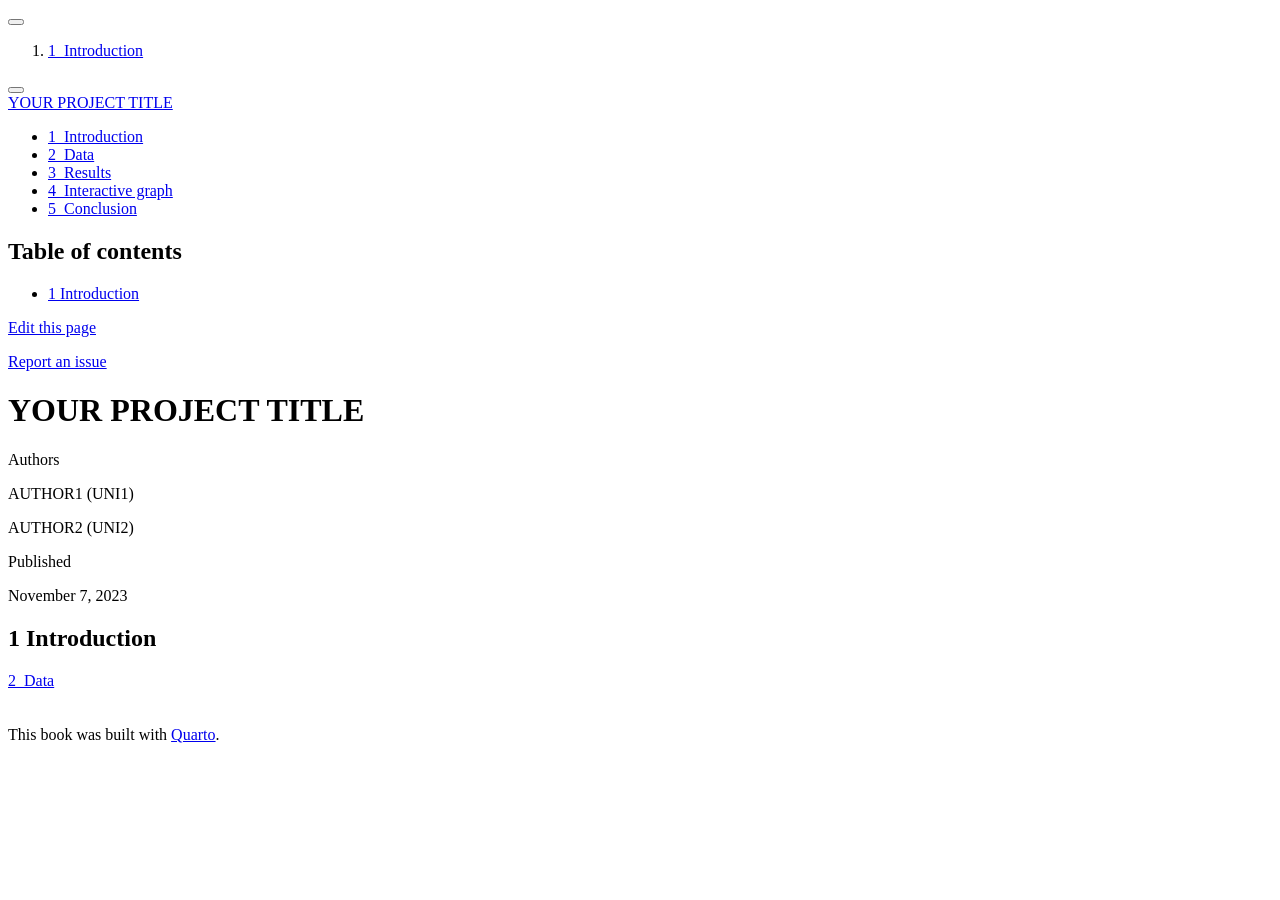
==== docs/index.html @ f0f9d8af "Initial commit" ====
<!DOCTYPE html>
<html xmlns="http://www.w3.org/1999/xhtml" lang="en" xml:lang="en"><head>

<meta charset="utf-8">
<meta name="generator" content="quarto-1.3.433">

<meta name="viewport" content="width=device-width, initial-scale=1.0, user-scalable=yes">

<meta name="author" content="AUTHOR1 (UNI1)">
<meta name="author" content="AUTHOR2 (UNI2)">
<meta name="dcterms.date" content="2023-11-07">

<title>YOUR PROJECT TITLE</title>
<style>
code{white-space: pre-wrap;}
span.smallcaps{font-variant: small-caps;}
div.columns{display: flex; gap: min(4vw, 1.5em);}
div.column{flex: auto; overflow-x: auto;}
div.hanging-indent{margin-left: 1.5em; text-indent: -1.5em;}
ul.task-list{list-style: none;}
ul.task-list li input[type="checkbox"] {
  width: 0.8em;
  margin: 0 0.8em 0.2em -1em; /* quarto-specific, see https://github.com/quarto-dev/quarto-cli/issues/4556 */ 
  vertical-align: middle;
}
</style>


<script src="site_libs/quarto-nav/quarto-nav.js"></script>
<script src="site_libs/quarto-nav/headroom.min.js"></script>
<script src="site_libs/clipboard/clipboard.min.js"></script>
<script src="site_libs/quarto-search/autocomplete.umd.js"></script>
<script src="site_libs/quarto-search/fuse.min.js"></script>
<script src="site_libs/quarto-search/quarto-search.js"></script>
<meta name="quarto:offset" content="./">
<link href="./data.html" rel="next">
<script src="site_libs/quarto-html/quarto.js"></script>
<script src="site_libs/quarto-html/popper.min.js"></script>
<script src="site_libs/quarto-html/tippy.umd.min.js"></script>
<script src="site_libs/quarto-html/anchor.min.js"></script>
<link href="site_libs/quarto-html/tippy.css" rel="stylesheet">
<link href="site_libs/quarto-html/quarto-syntax-highlighting.css" rel="stylesheet" id="quarto-text-highlighting-styles">
<script src="site_libs/bootstrap/bootstrap.min.js"></script>
<link href="site_libs/bootstrap/bootstrap-icons.css" rel="stylesheet">
<link href="site_libs/bootstrap/bootstrap.min.css" rel="stylesheet" id="quarto-bootstrap" data-mode="light">
<script id="quarto-search-options" type="application/json">{
  "location": "sidebar",
  "copy-button": false,
  "collapse-after": 3,
  "panel-placement": "start",
  "type": "textbox",
  "limit": 20,
  "language": {
    "search-no-results-text": "No results",
    "search-matching-documents-text": "matching documents",
    "search-copy-link-title": "Copy link to search",
    "search-hide-matches-text": "Hide additional matches",
    "search-more-match-text": "more match in this document",
    "search-more-matches-text": "more matches in this document",
    "search-clear-button-title": "Clear",
    "search-detached-cancel-button-title": "Cancel",
    "search-submit-button-title": "Submit",
    "search-label": "Search"
  }
}</script>


</head>

<body class="nav-sidebar floating">

<div id="quarto-search-results"></div>
  <header id="quarto-header" class="headroom fixed-top">
  <nav class="quarto-secondary-nav">
    <div class="container-fluid d-flex">
      <button type="button" class="quarto-btn-toggle btn" data-bs-toggle="collapse" data-bs-target="#quarto-sidebar,#quarto-sidebar-glass" aria-controls="quarto-sidebar" aria-expanded="false" aria-label="Toggle sidebar navigation" onclick="if (window.quartoToggleHeadroom) { window.quartoToggleHeadroom(); }">
        <i class="bi bi-layout-text-sidebar-reverse"></i>
      </button>
      <nav class="quarto-page-breadcrumbs" aria-label="breadcrumb"><ol class="breadcrumb"><li class="breadcrumb-item"><a href="./index.html"><span class="chapter-number">1</span>&nbsp; <span class="chapter-title">Introduction</span></a></li></ol></nav>
      <a class="flex-grow-1" role="button" data-bs-toggle="collapse" data-bs-target="#quarto-sidebar,#quarto-sidebar-glass" aria-controls="quarto-sidebar" aria-expanded="false" aria-label="Toggle sidebar navigation" onclick="if (window.quartoToggleHeadroom) { window.quartoToggleHeadroom(); }">      
      </a>
      <button type="button" class="btn quarto-search-button" aria-label="" onclick="window.quartoOpenSearch();">
        <i class="bi bi-search"></i>
      </button>
    </div>
  </nav>
</header>
<!-- content -->
<div id="quarto-content" class="quarto-container page-columns page-rows-contents page-layout-article">
<!-- sidebar -->
  <nav id="quarto-sidebar" class="sidebar collapse collapse-horizontal sidebar-navigation floating overflow-auto">
    <div class="pt-lg-2 mt-2 text-left sidebar-header">
    <div class="sidebar-title mb-0 py-0">
      <a href="./">YOUR PROJECT TITLE</a> 
        <div class="sidebar-tools-main">
    <a href="https://github.com/YOUR_GITHUB_ACCOUNT/REPO_NAME" rel="" title="Source Code" class="quarto-navigation-tool px-1" aria-label="Source Code"><i class="bi bi-github"></i></a>
</div>
    </div>
      </div>
        <div class="mt-2 flex-shrink-0 align-items-center">
        <div class="sidebar-search">
        <div id="quarto-search" class="" title="Search"></div>
        </div>
        </div>
    <div class="sidebar-menu-container"> 
    <ul class="list-unstyled mt-1">
        <li class="sidebar-item">
  <div class="sidebar-item-container"> 
  <a href="./index.html" class="sidebar-item-text sidebar-link active">
 <span class="menu-text"><span class="chapter-number">1</span>&nbsp; <span class="chapter-title">Introduction</span></span></a>
  </div>
</li>
        <li class="sidebar-item">
  <div class="sidebar-item-container"> 
  <a href="./data.html" class="sidebar-item-text sidebar-link">
 <span class="menu-text"><span class="chapter-number">2</span>&nbsp; <span class="chapter-title">Data</span></span></a>
  </div>
</li>
        <li class="sidebar-item">
  <div class="sidebar-item-container"> 
  <a href="./results.html" class="sidebar-item-text sidebar-link">
 <span class="menu-text"><span class="chapter-number">3</span>&nbsp; <span class="chapter-title">Results</span></span></a>
  </div>
</li>
        <li class="sidebar-item">
  <div class="sidebar-item-container"> 
  <a href="./d3graph.html" class="sidebar-item-text sidebar-link">
 <span class="menu-text"><span class="chapter-number">4</span>&nbsp; <span class="chapter-title">Interactive graph</span></span></a>
  </div>
</li>
        <li class="sidebar-item">
  <div class="sidebar-item-container"> 
  <a href="./conclusion.html" class="sidebar-item-text sidebar-link">
 <span class="menu-text"><span class="chapter-number">5</span>&nbsp; <span class="chapter-title">Conclusion</span></span></a>
  </div>
</li>
    </ul>
    </div>
</nav>
<div id="quarto-sidebar-glass" data-bs-toggle="collapse" data-bs-target="#quarto-sidebar,#quarto-sidebar-glass"></div>
<!-- margin-sidebar -->
    <div id="quarto-margin-sidebar" class="sidebar margin-sidebar">
        <nav id="TOC" role="doc-toc" class="toc-active">
    <h2 id="toc-title">Table of contents</h2>
   
  <ul>
  <li><a href="#introduction" id="toc-introduction" class="nav-link active" data-scroll-target="#introduction"><span class="header-section-number">1</span> Introduction</a></li>
  </ul>
<div class="toc-actions"><div><i class="bi bi-github"></i></div><div class="action-links"><p><a href="https://github.com/YOUR_GITHUB_ACCOUNT/REPO_NAME/edit/main/index.qmd" class="toc-action">Edit this page</a></p><p><a href="https://github.com/YOUR_GITHUB_ACCOUNT/REPO_NAME/issues/new" class="toc-action">Report an issue</a></p></div></div></nav>
    </div>
<!-- main -->
<main class="content" id="quarto-document-content">

<header id="title-block-header" class="quarto-title-block default">
<div class="quarto-title">
<h1 class="title">YOUR PROJECT TITLE</h1>
</div>



<div class="quarto-title-meta">

    <div>
    <div class="quarto-title-meta-heading">Authors</div>
    <div class="quarto-title-meta-contents">
             <p>AUTHOR1 (UNI1) </p>
             <p>AUTHOR2 (UNI2) </p>
          </div>
  </div>
    
    <div>
    <div class="quarto-title-meta-heading">Published</div>
    <div class="quarto-title-meta-contents">
      <p class="date">November 7, 2023</p>
    </div>
  </div>
  
    
  </div>
  

</header>

<section id="introduction" class="level1" data-number="1">
<h1 data-number="1"><span class="header-section-number">1</span> Introduction</h1>


</section>

</main> <!-- /main -->
<script id="quarto-html-after-body" type="application/javascript">
window.document.addEventListener("DOMContentLoaded", function (event) {
  const toggleBodyColorMode = (bsSheetEl) => {
    const mode = bsSheetEl.getAttribute("data-mode");
    const bodyEl = window.document.querySelector("body");
    if (mode === "dark") {
      bodyEl.classList.add("quarto-dark");
      bodyEl.classList.remove("quarto-light");
    } else {
      bodyEl.classList.add("quarto-light");
      bodyEl.classList.remove("quarto-dark");
    }
  }
  const toggleBodyColorPrimary = () => {
    const bsSheetEl = window.document.querySelector("link#quarto-bootstrap");
    if (bsSheetEl) {
      toggleBodyColorMode(bsSheetEl);
    }
  }
  toggleBodyColorPrimary();  
  const icon = "";
  const anchorJS = new window.AnchorJS();
  anchorJS.options = {
    placement: 'right',
    icon: icon
  };
  anchorJS.add('.anchored');
  const isCodeAnnotation = (el) => {
    for (const clz of el.classList) {
      if (clz.startsWith('code-annotation-')) {                     
        return true;
      }
    }
    return false;
  }
  const clipboard = new window.ClipboardJS('.code-copy-button', {
    text: function(trigger) {
      const codeEl = trigger.previousElementSibling.cloneNode(true);
      for (const childEl of codeEl.children) {
        if (isCodeAnnotation(childEl)) {
          childEl.remove();
        }
      }
      return codeEl.innerText;
    }
  });
  clipboard.on('success', function(e) {
    // button target
    const button = e.trigger;
    // don't keep focus
    button.blur();
    // flash "checked"
    button.classList.add('code-copy-button-checked');
    var currentTitle = button.getAttribute("title");
    button.setAttribute("title", "Copied!");
    let tooltip;
    if (window.bootstrap) {
      button.setAttribute("data-bs-toggle", "tooltip");
      button.setAttribute("data-bs-placement", "left");
      button.setAttribute("data-bs-title", "Copied!");
      tooltip = new bootstrap.Tooltip(button, 
        { trigger: "manual", 
          customClass: "code-copy-button-tooltip",
          offset: [0, -8]});
      tooltip.show();    
    }
    setTimeout(function() {
      if (tooltip) {
        tooltip.hide();
        button.removeAttribute("data-bs-title");
        button.removeAttribute("data-bs-toggle");
        button.removeAttribute("data-bs-placement");
      }
      button.setAttribute("title", currentTitle);
      button.classList.remove('code-copy-button-checked');
    }, 1000);
    // clear code selection
    e.clearSelection();
  });
  function tippyHover(el, contentFn) {
    const config = {
      allowHTML: true,
      content: contentFn,
      maxWidth: 500,
      delay: 100,
      arrow: false,
      appendTo: function(el) {
          return el.parentElement;
      },
      interactive: true,
      interactiveBorder: 10,
      theme: 'quarto',
      placement: 'bottom-start'
    };
    window.tippy(el, config); 
  }
  const noterefs = window.document.querySelectorAll('a[role="doc-noteref"]');
  for (var i=0; i<noterefs.length; i++) {
    const ref = noterefs[i];
    tippyHover(ref, function() {
      // use id or data attribute instead here
      let href = ref.getAttribute('data-footnote-href') || ref.getAttribute('href');
      try { href = new URL(href).hash; } catch {}
      const id = href.replace(/^#\/?/, "");
      const note = window.document.getElementById(id);
      return note.innerHTML;
    });
  }
      let selectedAnnoteEl;
      const selectorForAnnotation = ( cell, annotation) => {
        let cellAttr = 'data-code-cell="' + cell + '"';
        let lineAttr = 'data-code-annotation="' +  annotation + '"';
        const selector = 'span[' + cellAttr + '][' + lineAttr + ']';
        return selector;
      }
      const selectCodeLines = (annoteEl) => {
        const doc = window.document;
        const targetCell = annoteEl.getAttribute("data-target-cell");
        const targetAnnotation = annoteEl.getAttribute("data-target-annotation");
        const annoteSpan = window.document.querySelector(selectorForAnnotation(targetCell, targetAnnotation));
        const lines = annoteSpan.getAttribute("data-code-lines").split(",");
        const lineIds = lines.map((line) => {
          return targetCell + "-" + line;
        })
        let top = null;
        let height = null;
        let parent = null;
        if (lineIds.length > 0) {
            //compute the position of the single el (top and bottom and make a div)
            const el = window.document.getElementById(lineIds[0]);
            top = el.offsetTop;
            height = el.offsetHeight;
            parent = el.parentElement.parentElement;
          if (lineIds.length > 1) {
            const lastEl = window.document.getElementById(lineIds[lineIds.length - 1]);
            const bottom = lastEl.offsetTop + lastEl.offsetHeight;
            height = bottom - top;
          }
          if (top !== null && height !== null && parent !== null) {
            // cook up a div (if necessary) and position it 
            let div = window.document.getElementById("code-annotation-line-highlight");
            if (div === null) {
              div = window.document.createElement("div");
              div.setAttribute("id", "code-annotation-line-highlight");
              div.style.position = 'absolute';
              parent.appendChild(div);
            }
            div.style.top = top - 2 + "px";
            div.style.height = height + 4 + "px";
            let gutterDiv = window.document.getElementById("code-annotation-line-highlight-gutter");
            if (gutterDiv === null) {
              gutterDiv = window.document.createElement("div");
              gutterDiv.setAttribute("id", "code-annotation-line-highlight-gutter");
              gutterDiv.style.position = 'absolute';
              const codeCell = window.document.getElementById(targetCell);
              const gutter = codeCell.querySelector('.code-annotation-gutter');
              gutter.appendChild(gutterDiv);
            }
            gutterDiv.style.top = top - 2 + "px";
            gutterDiv.style.height = height + 4 + "px";
          }
          selectedAnnoteEl = annoteEl;
        }
      };
      const unselectCodeLines = () => {
        const elementsIds = ["code-annotation-line-highlight", "code-annotation-line-highlight-gutter"];
        elementsIds.forEach((elId) => {
          const div = window.document.getElementById(elId);
          if (div) {
            div.remove();
          }
        });
        selectedAnnoteEl = undefined;
      };
      // Attach click handler to the DT
      const annoteDls = window.document.querySelectorAll('dt[data-target-cell]');
      for (const annoteDlNode of annoteDls) {
        annoteDlNode.addEventListener('click', (event) => {
          const clickedEl = event.target;
          if (clickedEl !== selectedAnnoteEl) {
            unselectCodeLines();
            const activeEl = window.document.querySelector('dt[data-target-cell].code-annotation-active');
            if (activeEl) {
              activeEl.classList.remove('code-annotation-active');
            }
            selectCodeLines(clickedEl);
            clickedEl.classList.add('code-annotation-active');
          } else {
            // Unselect the line
            unselectCodeLines();
            clickedEl.classList.remove('code-annotation-active');
          }
        });
      }
  const findCites = (el) => {
    const parentEl = el.parentElement;
    if (parentEl) {
      const cites = parentEl.dataset.cites;
      if (cites) {
        return {
          el,
          cites: cites.split(' ')
        };
      } else {
        return findCites(el.parentElement)
      }
    } else {
      return undefined;
    }
  };
  var bibliorefs = window.document.querySelectorAll('a[role="doc-biblioref"]');
  for (var i=0; i<bibliorefs.length; i++) {
    const ref = bibliorefs[i];
    const citeInfo = findCites(ref);
    if (citeInfo) {
      tippyHover(citeInfo.el, function() {
        var popup = window.document.createElement('div');
        citeInfo.cites.forEach(function(cite) {
          var citeDiv = window.document.createElement('div');
          citeDiv.classList.add('hanging-indent');
          citeDiv.classList.add('csl-entry');
          var biblioDiv = window.document.getElementById('ref-' + cite);
          if (biblioDiv) {
            citeDiv.innerHTML = biblioDiv.innerHTML;
          }
          popup.appendChild(citeDiv);
        });
        return popup.innerHTML;
      });
    }
  }
});
</script>
<nav class="page-navigation">
  <div class="nav-page nav-page-previous">
  </div>
  <div class="nav-page nav-page-next">
      <a href="./data.html" class="pagination-link">
        <span class="nav-page-text"><span class="chapter-number">2</span>&nbsp; <span class="chapter-title">Data</span></span> <i class="bi bi-arrow-right-short"></i>
      </a>
  </div>
</nav>
</div> <!-- /content -->
<footer class="footer">
  <div class="nav-footer">
    <div class="nav-footer-left">
      &nbsp;
    </div>   
    <div class="nav-footer-center">
      &nbsp;
    </div>
    <div class="nav-footer-right">This book was built with <a href="https://quarto.org/">Quarto</a>.</div>
  </div>
</footer>



</body></html>
---- docs/site_libs/quarto-html/tippy.css ----
.tippy-box[data-animation=fade][data-state=hidden]{opacity:0}[data-tippy-root]{max-width:calc(100vw - 10px)}.tippy-box{position:relative;background-color:#333;color:#fff;border-radius:4px;font-size:14px;line-height:1.4;white-space:normal;outline:0;transition-property:transform,visibility,opacity}.tippy-box[data-placement^=top]>.tippy-arrow{bottom:0}.tippy-box[data-placement^=top]>.tippy-arrow:before{bottom:-7px;left:0;border-width:8px 8px 0;border-top-color:initial;transform-origin:center top}.tippy-box[data-placement^=bottom]>.tippy-arrow{top:0}.tippy-box[data-placement^=bottom]>.tippy-arrow:before{top:-7px;left:0;border-width:0 8px 8px;border-bottom-color:initial;transform-origin:center bottom}.tippy-box[data-placement^=left]>.tippy-arrow{right:0}.tippy-box[data-placement^=left]>.tippy-arrow:before{border-width:8px 0 8px 8px;border-left-color:initial;right:-7px;transform-origin:center left}.tippy-box[data-placement^=right]>.tippy-arrow{left:0}.tippy-box[data-placement^=right]>.tippy-arrow:before{left:-7px;border-width:8px 8px 8px 0;border-right-color:initial;transform-origin:center right}.tippy-box[data-inertia][data-state=visible]{transition-timing-function:cubic-bezier(.54,1.5,.38,1.11)}.tippy-arrow{width:16px;height:16px;color:#333}.tippy-arrow:before{content:"";position:absolute;border-color:transparent;border-style:solid}.tippy-content{position:relative;padding:5px 9px;z-index:1}
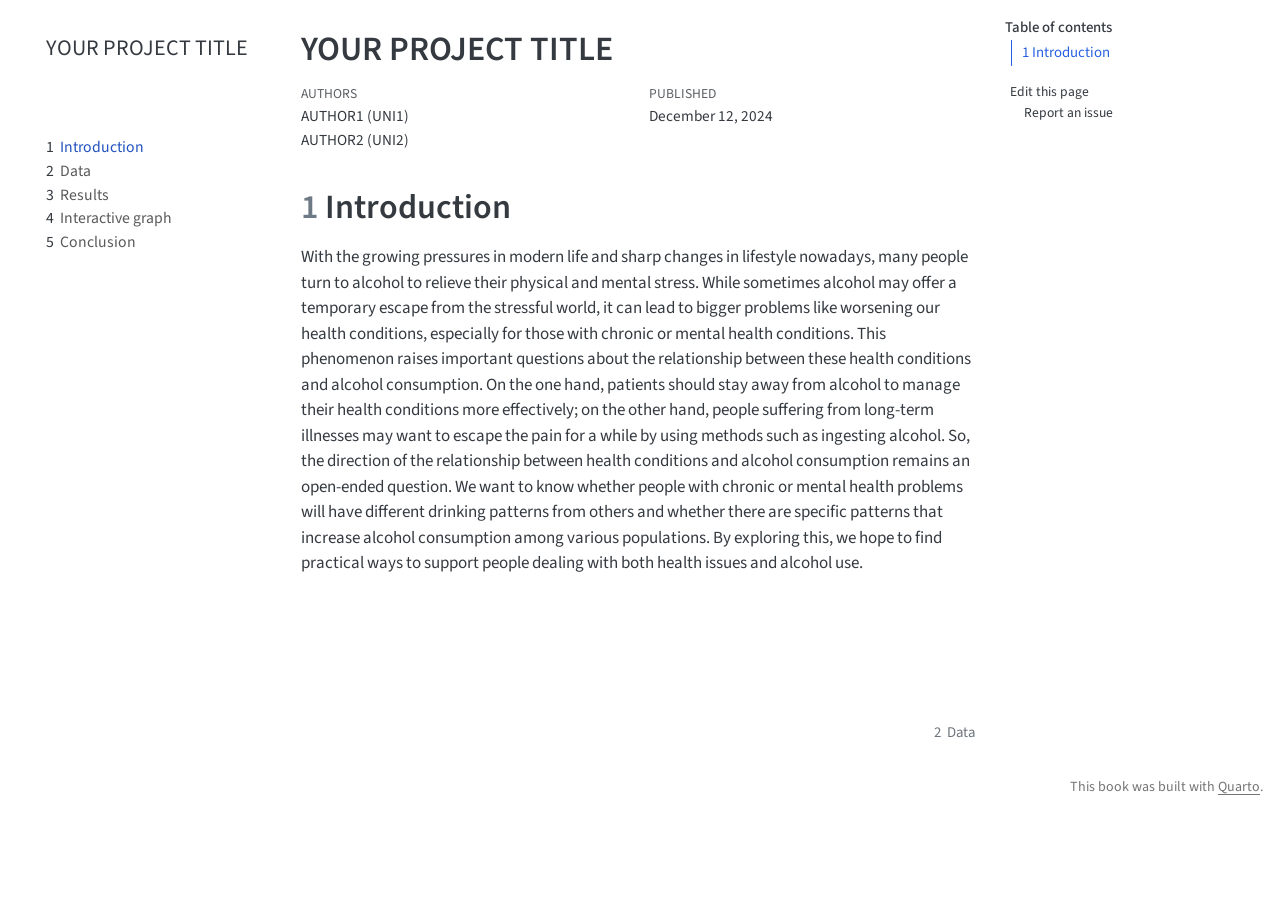
==== commit 845c6556: "index" ====
--- a/docs/index.html
+++ b/docs/index.html
@@ -2,13 +2,13 @@
 <html xmlns="http://www.w3.org/1999/xhtml" lang="en" xml:lang="en"><head>
 
 <meta charset="utf-8">
-<meta name="generator" content="quarto-1.3.433">
+<meta name="generator" content="quarto-1.5.57">
 
 <meta name="viewport" content="width=device-width, initial-scale=1.0, user-scalable=yes">
 
 <meta name="author" content="AUTHOR1 (UNI1)">
 <meta name="author" content="AUTHOR2 (UNI2)">
-<meta name="dcterms.date" content="2023-11-07">
+<meta name="dcterms.date" content="2024-12-12">
 
 <title>YOUR PROJECT TITLE</title>
 <style>
@@ -49,7 +49,13 @@
   "collapse-after": 3,
   "panel-placement": "start",
   "type": "textbox",
-  "limit": 20,
+  "limit": 50,
+  "keyboard-shortcut": [
+    "f",
+    "/",
+    "s"
+  ],
+  "show-item-context": false,
   "language": {
     "search-no-results-text": "No results",
     "search-matching-documents-text": "matching documents",
@@ -58,6 +64,7 @@
     "search-more-match-text": "more match in this document",
     "search-more-matches-text": "more matches in this document",
     "search-clear-button-title": "Clear",
+    "search-text-placeholder": "",
     "search-detached-cancel-button-title": "Cancel",
     "search-submit-button-title": "Submit",
     "search-label": "Search"
@@ -73,13 +80,13 @@
   <header id="quarto-header" class="headroom fixed-top">
   <nav class="quarto-secondary-nav">
     <div class="container-fluid d-flex">
-      <button type="button" class="quarto-btn-toggle btn" data-bs-toggle="collapse" data-bs-target="#quarto-sidebar,#quarto-sidebar-glass" aria-controls="quarto-sidebar" aria-expanded="false" aria-label="Toggle sidebar navigation" onclick="if (window.quartoToggleHeadroom) { window.quartoToggleHeadroom(); }">
+      <button type="button" class="quarto-btn-toggle btn" data-bs-toggle="collapse" role="button" data-bs-target=".quarto-sidebar-collapse-item" aria-controls="quarto-sidebar" aria-expanded="false" aria-label="Toggle sidebar navigation" onclick="if (window.quartoToggleHeadroom) { window.quartoToggleHeadroom(); }">
         <i class="bi bi-layout-text-sidebar-reverse"></i>
       </button>
-      <nav class="quarto-page-breadcrumbs" aria-label="breadcrumb"><ol class="breadcrumb"><li class="breadcrumb-item"><a href="./index.html"><span class="chapter-number">1</span>&nbsp; <span class="chapter-title">Introduction</span></a></li></ol></nav>
-      <a class="flex-grow-1" role="button" data-bs-toggle="collapse" data-bs-target="#quarto-sidebar,#quarto-sidebar-glass" aria-controls="quarto-sidebar" aria-expanded="false" aria-label="Toggle sidebar navigation" onclick="if (window.quartoToggleHeadroom) { window.quartoToggleHeadroom(); }">      
-      </a>
-      <button type="button" class="btn quarto-search-button" aria-label="" onclick="window.quartoOpenSearch();">
+        <nav class="quarto-page-breadcrumbs" aria-label="breadcrumb"><ol class="breadcrumb"><li class="breadcrumb-item"><a href="./index.html"><span class="chapter-number">1</span>&nbsp; <span class="chapter-title">Introduction</span></a></li></ol></nav>
+        <a class="flex-grow-1" role="navigation" data-bs-toggle="collapse" data-bs-target=".quarto-sidebar-collapse-item" aria-controls="quarto-sidebar" aria-expanded="false" aria-label="Toggle sidebar navigation" onclick="if (window.quartoToggleHeadroom) { window.quartoToggleHeadroom(); }">      
+        </a>
+      <button type="button" class="btn quarto-search-button" aria-label="Search" onclick="window.quartoOpenSearch();">
         <i class="bi bi-search"></i>
       </button>
     </div>
@@ -88,12 +95,12 @@
 <!-- content -->
 <div id="quarto-content" class="quarto-container page-columns page-rows-contents page-layout-article">
 <!-- sidebar -->
-  <nav id="quarto-sidebar" class="sidebar collapse collapse-horizontal sidebar-navigation floating overflow-auto">
+  <nav id="quarto-sidebar" class="sidebar collapse collapse-horizontal quarto-sidebar-collapse-item sidebar-navigation floating overflow-auto">
     <div class="pt-lg-2 mt-2 text-left sidebar-header">
     <div class="sidebar-title mb-0 py-0">
       <a href="./">YOUR PROJECT TITLE</a> 
         <div class="sidebar-tools-main">
-    <a href="https://github.com/YOUR_GITHUB_ACCOUNT/REPO_NAME" rel="" title="Source Code" class="quarto-navigation-tool px-1" aria-label="Source Code"><i class="bi bi-github"></i></a>
+    <a href="https://github.com/YOUR_GITHUB_ACCOUNT/REPO_NAME" title="Source Code" class="quarto-navigation-tool px-1" aria-label="Source Code"><i class="bi bi-github"></i></a>
 </div>
     </div>
       </div>
@@ -137,7 +144,7 @@
     </ul>
     </div>
 </nav>
-<div id="quarto-sidebar-glass" data-bs-toggle="collapse" data-bs-target="#quarto-sidebar,#quarto-sidebar-glass"></div>
+<div id="quarto-sidebar-glass" class="quarto-sidebar-collapse-item" data-bs-toggle="collapse" data-bs-target=".quarto-sidebar-collapse-item"></div>
 <!-- margin-sidebar -->
     <div id="quarto-margin-sidebar" class="sidebar margin-sidebar">
         <nav id="TOC" role="doc-toc" class="toc-active">
@@ -146,7 +153,7 @@
   <ul>
   <li><a href="#introduction" id="toc-introduction" class="nav-link active" data-scroll-target="#introduction"><span class="header-section-number">1</span> Introduction</a></li>
   </ul>
-<div class="toc-actions"><div><i class="bi bi-github"></i></div><div class="action-links"><p><a href="https://github.com/YOUR_GITHUB_ACCOUNT/REPO_NAME/edit/main/index.qmd" class="toc-action">Edit this page</a></p><p><a href="https://github.com/YOUR_GITHUB_ACCOUNT/REPO_NAME/issues/new" class="toc-action">Report an issue</a></p></div></div></nav>
+<div class="toc-actions"><ul><li><a href="https://github.com/YOUR_GITHUB_ACCOUNT/REPO_NAME/edit/main/index.qmd" class="toc-action"><i class="bi bi-github"></i>Edit this page</a></li><li><a href="https://github.com/YOUR_GITHUB_ACCOUNT/REPO_NAME/issues/new" class="toc-action"><i class="bi empty"></i>Report an issue</a></li></ul></div></nav>
     </div>
 <!-- main -->
 <main class="content" id="quarto-document-content">
@@ -171,7 +178,7 @@
     <div>
     <div class="quarto-title-meta-heading">Published</div>
     <div class="quarto-title-meta-contents">
-      <p class="date">November 7, 2023</p>
+      <p class="date">December 12, 2024</p>
     </div>
   </div>
   
@@ -179,10 +186,13 @@
   </div>
   
 
+
 </header>
+
 
 <section id="introduction" class="level1" data-number="1">
 <h1 data-number="1"><span class="header-section-number">1</span> Introduction</h1>
+<p>With the growing pressures in modern life and sharp changes in lifestyle nowadays, many people turn to alcohol to relieve their physical and mental stress. While sometimes alcohol may offer a temporary escape from the stressful world, it can lead to bigger problems like worsening our health conditions, especially for those with chronic or mental health conditions. This phenomenon raises important questions about the relationship between these health conditions and alcohol consumption. On the one hand, patients should stay away from alcohol to manage their health conditions more effectively; on the other hand, people suffering from long-term illnesses may want to escape the pain for a while by using methods such as ingesting alcohol. So, the direction of the relationship between health conditions and alcohol consumption remains an open-ended question. We want to know whether people with chronic or mental health problems will have different drinking patterns from others and whether there are specific patterns that increase alcohol consumption among various populations. By exploring this, we hope to find practical ways to support people dealing with both health issues and alcohol use.</p>
 
 
 </section>
@@ -223,18 +233,7 @@
     }
     return false;
   }
-  const clipboard = new window.ClipboardJS('.code-copy-button', {
-    text: function(trigger) {
-      const codeEl = trigger.previousElementSibling.cloneNode(true);
-      for (const childEl of codeEl.children) {
-        if (isCodeAnnotation(childEl)) {
-          childEl.remove();
-        }
-      }
-      return codeEl.innerText;
-    }
-  });
-  clipboard.on('success', function(e) {
+  const onCopySuccess = function(e) {
     // button target
     const button = e.trigger;
     // don't keep focus
@@ -266,11 +265,50 @@
     }, 1000);
     // clear code selection
     e.clearSelection();
+  }
+  const getTextToCopy = function(trigger) {
+      const codeEl = trigger.previousElementSibling.cloneNode(true);
+      for (const childEl of codeEl.children) {
+        if (isCodeAnnotation(childEl)) {
+          childEl.remove();
+        }
+      }
+      return codeEl.innerText;
+  }
+  const clipboard = new window.ClipboardJS('.code-copy-button:not([data-in-quarto-modal])', {
+    text: getTextToCopy
   });
-  function tippyHover(el, contentFn) {
+  clipboard.on('success', onCopySuccess);
+  if (window.document.getElementById('quarto-embedded-source-code-modal')) {
+    // For code content inside modals, clipBoardJS needs to be initialized with a container option
+    // TODO: Check when it could be a function (https://github.com/zenorocha/clipboard.js/issues/860)
+    const clipboardModal = new window.ClipboardJS('.code-copy-button[data-in-quarto-modal]', {
+      text: getTextToCopy,
+      container: window.document.getElementById('quarto-embedded-source-code-modal')
+    });
+    clipboardModal.on('success', onCopySuccess);
+  }
+    var localhostRegex = new RegExp(/^(?:http|https):\/\/localhost\:?[0-9]*\//);
+    var mailtoRegex = new RegExp(/^mailto:/);
+      var filterRegex = new RegExp('/' + window.location.host + '/');
+    var isInternal = (href) => {
+        return filterRegex.test(href) || localhostRegex.test(href) || mailtoRegex.test(href);
+    }
+    // Inspect non-navigation links and adorn them if external
+ 	var links = window.document.querySelectorAll('a[href]:not(.nav-link):not(.navbar-brand):not(.toc-action):not(.sidebar-link):not(.sidebar-item-toggle):not(.pagination-link):not(.no-external):not([aria-hidden]):not(.dropdown-item):not(.quarto-navigation-tool):not(.about-link)');
+    for (var i=0; i<links.length; i++) {
+      const link = links[i];
+      if (!isInternal(link.href)) {
+        // undo the damage that might have been done by quarto-nav.js in the case of
+        // links that we want to consider external
+        if (link.dataset.originalHref !== undefined) {
+          link.href = link.dataset.originalHref;
+        }
+      }
+    }
+  function tippyHover(el, contentFn, onTriggerFn, onUntriggerFn) {
     const config = {
       allowHTML: true,
-      content: contentFn,
       maxWidth: 500,
       delay: 100,
       arrow: false,
@@ -280,8 +318,17 @@
       interactive: true,
       interactiveBorder: 10,
       theme: 'quarto',
-      placement: 'bottom-start'
+      placement: 'bottom-start',
     };
+    if (contentFn) {
+      config.content = contentFn;
+    }
+    if (onTriggerFn) {
+      config.onTrigger = onTriggerFn;
+    }
+    if (onUntriggerFn) {
+      config.onUntrigger = onUntriggerFn;
+    }
     window.tippy(el, config); 
   }
   const noterefs = window.document.querySelectorAll('a[role="doc-noteref"]');
@@ -293,7 +340,130 @@
       try { href = new URL(href).hash; } catch {}
       const id = href.replace(/^#\/?/, "");
       const note = window.document.getElementById(id);
-      return note.innerHTML;
+      if (note) {
+        return note.innerHTML;
+      } else {
+        return "";
+      }
+    });
+  }
+  const xrefs = window.document.querySelectorAll('a.quarto-xref');
+  const processXRef = (id, note) => {
+    // Strip column container classes
+    const stripColumnClz = (el) => {
+      el.classList.remove("page-full", "page-columns");
+      if (el.children) {
+        for (const child of el.children) {
+          stripColumnClz(child);
+        }
+      }
+    }
+    stripColumnClz(note)
+    if (id === null || id.startsWith('sec-')) {
+      // Special case sections, only their first couple elements
+      const container = document.createElement("div");
+      if (note.children && note.children.length > 2) {
+        container.appendChild(note.children[0].cloneNode(true));
+        for (let i = 1; i < note.children.length; i++) {
+          const child = note.children[i];
+          if (child.tagName === "P" && child.innerText === "") {
+            continue;
+          } else {
+            container.appendChild(child.cloneNode(true));
+            break;
+          }
+        }
+        if (window.Quarto?.typesetMath) {
+          window.Quarto.typesetMath(container);
+        }
+        return container.innerHTML
+      } else {
+        if (window.Quarto?.typesetMath) {
+          window.Quarto.typesetMath(note);
+        }
+        return note.innerHTML;
+      }
+    } else {
+      // Remove any anchor links if they are present
+      const anchorLink = note.querySelector('a.anchorjs-link');
+      if (anchorLink) {
+        anchorLink.remove();
+      }
+      if (window.Quarto?.typesetMath) {
+        window.Quarto.typesetMath(note);
+      }
+      // TODO in 1.5, we should make sure this works without a callout special case
+      if (note.classList.contains("callout")) {
+        return note.outerHTML;
+      } else {
+        return note.innerHTML;
+      }
+    }
+  }
+  for (var i=0; i<xrefs.length; i++) {
+    const xref = xrefs[i];
+    tippyHover(xref, undefined, function(instance) {
+      instance.disable();
+      let url = xref.getAttribute('href');
+      let hash = undefined; 
+      if (url.startsWith('#')) {
+        hash = url;
+      } else {
+        try { hash = new URL(url).hash; } catch {}
+      }
+      if (hash) {
+        const id = hash.replace(/^#\/?/, "");
+        const note = window.document.getElementById(id);
+        if (note !== null) {
+          try {
+            const html = processXRef(id, note.cloneNode(true));
+            instance.setContent(html);
+          } finally {
+            instance.enable();
+            instance.show();
+          }
+        } else {
+          // See if we can fetch this
+          fetch(url.split('#')[0])
+          .then(res => res.text())
+          .then(html => {
+            const parser = new DOMParser();
+            const htmlDoc = parser.parseFromString(html, "text/html");
+            const note = htmlDoc.getElementById(id);
+            if (note !== null) {
+              const html = processXRef(id, note);
+              instance.setContent(html);
+            } 
+          }).finally(() => {
+            instance.enable();
+            instance.show();
+          });
+        }
+      } else {
+        // See if we can fetch a full url (with no hash to target)
+        // This is a special case and we should probably do some content thinning / targeting
+        fetch(url)
+        .then(res => res.text())
+        .then(html => {
+          const parser = new DOMParser();
+          const htmlDoc = parser.parseFromString(html, "text/html");
+          const note = htmlDoc.querySelector('main.content');
+          if (note !== null) {
+            // This should only happen for chapter cross references
+            // (since there is no id in the URL)
+            // remove the first header
+            if (note.children.length > 0 && note.children[0].tagName === "HEADER") {
+              note.children[0].remove();
+            }
+            const html = processXRef(null, note);
+            instance.setContent(html);
+          } 
+        }).finally(() => {
+          instance.enable();
+          instance.show();
+        });
+      }
+    }, function(instance) {
     });
   }
       let selectedAnnoteEl;
@@ -337,6 +507,7 @@
             }
             div.style.top = top - 2 + "px";
             div.style.height = height + 4 + "px";
+            div.style.left = 0;
             let gutterDiv = window.document.getElementById("code-annotation-line-highlight-gutter");
             if (gutterDiv === null) {
               gutterDiv = window.document.createElement("div");
@@ -362,6 +533,32 @@
         });
         selectedAnnoteEl = undefined;
       };
+        // Handle positioning of the toggle
+    window.addEventListener(
+      "resize",
+      throttle(() => {
+        elRect = undefined;
+        if (selectedAnnoteEl) {
+          selectCodeLines(selectedAnnoteEl);
+        }
+      }, 10)
+    );
+    function throttle(fn, ms) {
+    let throttle = false;
+    let timer;
+      return (...args) => {
+        if(!throttle) { // first call gets through
+            fn.apply(this, args);
+            throttle = true;
+        } else { // all the others get throttled
+            if(timer) clearTimeout(timer); // cancel #2
+            timer = setTimeout(() => {
+              fn.apply(this, args);
+              timer = throttle = false;
+            }, ms);
+        }
+      };
+    }
       // Attach click handler to the DT
       const annoteDls = window.document.querySelectorAll('dt[data-target-cell]');
       for (const annoteDlNode of annoteDls) {
@@ -425,7 +622,7 @@
   <div class="nav-page nav-page-previous">
   </div>
   <div class="nav-page nav-page-next">
-      <a href="./data.html" class="pagination-link">
+      <a href="./data.html" class="pagination-link" aria-label="Data">
         <span class="nav-page-text"><span class="chapter-number">2</span>&nbsp; <span class="chapter-title">Data</span></span> <i class="bi bi-arrow-right-short"></i>
       </a>
   </div>
@@ -438,11 +635,14 @@
     </div>   
     <div class="nav-footer-center">
       &nbsp;
-    </div>
-    <div class="nav-footer-right">This book was built with <a href="https://quarto.org/">Quarto</a>.</div>
+    <div class="toc-actions d-sm-block d-md-none"><ul><li><a href="https://github.com/YOUR_GITHUB_ACCOUNT/REPO_NAME/edit/main/index.qmd" class="toc-action"><i class="bi bi-github"></i>Edit this page</a></li><li><a href="https://github.com/YOUR_GITHUB_ACCOUNT/REPO_NAME/issues/new" class="toc-action"><i class="bi empty"></i>Report an issue</a></li></ul></div></div>
+    <div class="nav-footer-right">
+<p>This book was built with <a href="https://quarto.org/">Quarto</a>.</p>
+</div>
   </div>
 </footer>
 
 
 
+
 </body></html>
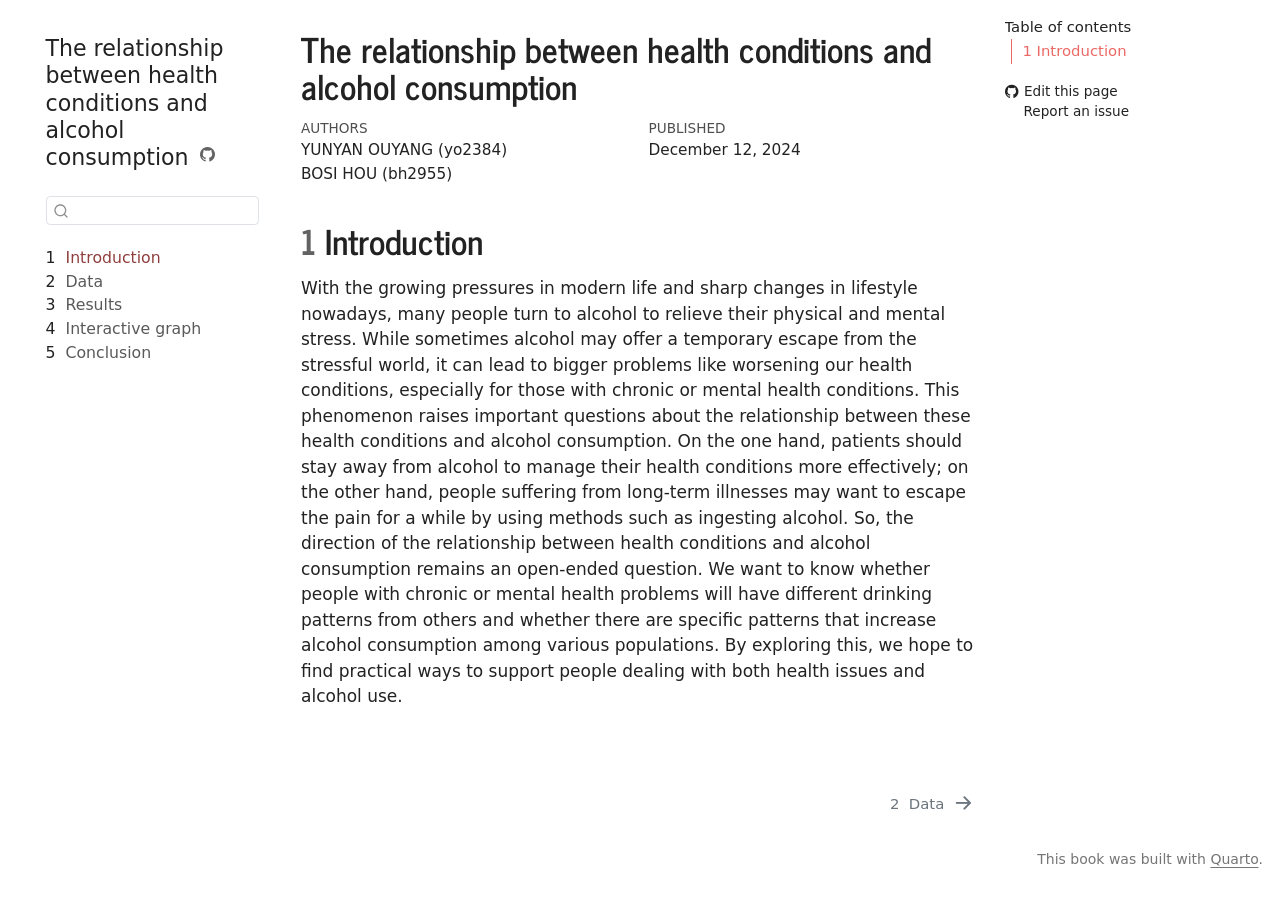
==== commit cdbf88f7: "history" ====
--- a/docs/index.html
+++ b/docs/index.html
@@ -6,11 +6,11 @@
 
 <meta name="viewport" content="width=device-width, initial-scale=1.0, user-scalable=yes">
 
-<meta name="author" content="AUTHOR1 (UNI1)">
-<meta name="author" content="AUTHOR2 (UNI2)">
+<meta name="author" content="YUNYAN OUYANG (yo2384)">
+<meta name="author" content="BOSI HOU (bh2955)">
 <meta name="dcterms.date" content="2024-12-12">
 
-<title>YOUR PROJECT TITLE</title>
+<title>The relationship between health conditions and alcohol consumption</title>
 <style>
 code{white-space: pre-wrap;}
 span.smallcaps{font-variant: small-caps;}
@@ -98,9 +98,9 @@
   <nav id="quarto-sidebar" class="sidebar collapse collapse-horizontal quarto-sidebar-collapse-item sidebar-navigation floating overflow-auto">
     <div class="pt-lg-2 mt-2 text-left sidebar-header">
     <div class="sidebar-title mb-0 py-0">
-      <a href="./">YOUR PROJECT TITLE</a> 
+      <a href="./">The relationship between health conditions and alcohol consumption</a> 
         <div class="sidebar-tools-main">
-    <a href="https://github.com/YOUR_GITHUB_ACCOUNT/REPO_NAME" title="Source Code" class="quarto-navigation-tool px-1" aria-label="Source Code"><i class="bi bi-github"></i></a>
+    <a href="https://github.com/yyouyang12/AlcoholConsumption.git" title="Source Code" class="quarto-navigation-tool px-1" aria-label="Source Code"><i class="bi bi-github"></i></a>
 </div>
     </div>
       </div>
@@ -153,14 +153,14 @@
   <ul>
   <li><a href="#introduction" id="toc-introduction" class="nav-link active" data-scroll-target="#introduction"><span class="header-section-number">1</span> Introduction</a></li>
   </ul>
-<div class="toc-actions"><ul><li><a href="https://github.com/YOUR_GITHUB_ACCOUNT/REPO_NAME/edit/main/index.qmd" class="toc-action"><i class="bi bi-github"></i>Edit this page</a></li><li><a href="https://github.com/YOUR_GITHUB_ACCOUNT/REPO_NAME/issues/new" class="toc-action"><i class="bi empty"></i>Report an issue</a></li></ul></div></nav>
+<div class="toc-actions"><ul><li><a href="https://github.com/yyouyang12/AlcoholConsumption.git/edit/main/index.qmd" class="toc-action"><i class="bi bi-github"></i>Edit this page</a></li><li><a href="https://github.com/yyouyang12/AlcoholConsumption.git/issues/new" class="toc-action"><i class="bi empty"></i>Report an issue</a></li></ul></div></nav>
     </div>
 <!-- main -->
 <main class="content" id="quarto-document-content">
 
 <header id="title-block-header" class="quarto-title-block default">
 <div class="quarto-title">
-<h1 class="title">YOUR PROJECT TITLE</h1>
+<h1 class="title">The relationship between health conditions and alcohol consumption</h1>
 </div>
 
 
@@ -170,8 +170,8 @@
     <div>
     <div class="quarto-title-meta-heading">Authors</div>
     <div class="quarto-title-meta-contents">
-             <p>AUTHOR1 (UNI1) </p>
-             <p>AUTHOR2 (UNI2) </p>
+             <p>YUNYAN OUYANG (yo2384) </p>
+             <p>BOSI HOU (bh2955) </p>
           </div>
   </div>
     
@@ -635,9 +635,9 @@
     </div>   
     <div class="nav-footer-center">
       &nbsp;
-    <div class="toc-actions d-sm-block d-md-none"><ul><li><a href="https://github.com/YOUR_GITHUB_ACCOUNT/REPO_NAME/edit/main/index.qmd" class="toc-action"><i class="bi bi-github"></i>Edit this page</a></li><li><a href="https://github.com/YOUR_GITHUB_ACCOUNT/REPO_NAME/issues/new" class="toc-action"><i class="bi empty"></i>Report an issue</a></li></ul></div></div>
+    <div class="toc-actions d-sm-block d-md-none"><ul><li><a href="https://github.com/yyouyang12/AlcoholConsumption.git/edit/main/index.qmd" class="toc-action"><i class="bi bi-github"></i>Edit this page</a></li><li><a href="https://github.com/yyouyang12/AlcoholConsumption.git/issues/new" class="toc-action"><i class="bi empty"></i>Report an issue</a></li></ul></div></div>
     <div class="nav-footer-right">
-<p>This book was built with <a href="https://quarto.org/">Quarto</a>.</p>
+<p>This book was built with <a href=" ">Quarto</a>.</p>
 </div>
   </div>
 </footer>
--- a/docs/site_libs/quarto-html/quarto-syntax-highlighting.css
+++ b/docs/site_libs/quarto-html/quarto-syntax-highlighting.css
@@ -0,0 +1,205 @@
+/* quarto syntax highlight colors */
+:root {
+  --quarto-hl-ot-color: #003B4F;
+  --quarto-hl-at-color: #657422;
+  --quarto-hl-ss-color: #20794D;
+  --quarto-hl-an-color: #5E5E5E;
+  --quarto-hl-fu-color: #4758AB;
+  --quarto-hl-st-color: #20794D;
+  --quarto-hl-cf-color: #003B4F;
+  --quarto-hl-op-color: #5E5E5E;
+  --quarto-hl-er-color: #AD0000;
+  --quarto-hl-bn-color: #AD0000;
+  --quarto-hl-al-color: #AD0000;
+  --quarto-hl-va-color: #111111;
+  --quarto-hl-bu-color: inherit;
+  --quarto-hl-ex-color: inherit;
+  --quarto-hl-pp-color: #AD0000;
+  --quarto-hl-in-color: #5E5E5E;
+  --quarto-hl-vs-color: #20794D;
+  --quarto-hl-wa-color: #5E5E5E;
+  --quarto-hl-do-color: #5E5E5E;
+  --quarto-hl-im-color: #00769E;
+  --quarto-hl-ch-color: #20794D;
+  --quarto-hl-dt-color: #AD0000;
+  --quarto-hl-fl-color: #AD0000;
+  --quarto-hl-co-color: #5E5E5E;
+  --quarto-hl-cv-color: #5E5E5E;
+  --quarto-hl-cn-color: #8f5902;
+  --quarto-hl-sc-color: #5E5E5E;
+  --quarto-hl-dv-color: #AD0000;
+  --quarto-hl-kw-color: #003B4F;
+}
+
+/* other quarto variables */
+:root {
+  --quarto-font-monospace: SFMono-Regular, Menlo, Monaco, Consolas, "Liberation Mono", "Courier New", monospace;
+}
+
+pre > code.sourceCode > span {
+  color: #003B4F;
+}
+
+code span {
+  color: #003B4F;
+}
+
+code.sourceCode > span {
+  color: #003B4F;
+}
+
+div.sourceCode,
+div.sourceCode pre.sourceCode {
+  color: #003B4F;
+}
+
+code span.ot {
+  color: #003B4F;
+  font-style: inherit;
+}
+
+code span.at {
+  color: #657422;
+  font-style: inherit;
+}
+
+code span.ss {
+  color: #20794D;
+  font-style: inherit;
+}
+
+code span.an {
+  color: #5E5E5E;
+  font-style: inherit;
+}
+
+code span.fu {
+  color: #4758AB;
+  font-style: inherit;
+}
+
+code span.st {
+  color: #20794D;
+  font-style: inherit;
+}
+
+code span.cf {
+  color: #003B4F;
+  font-weight: bold;
+  font-style: inherit;
+}
+
+code span.op {
+  color: #5E5E5E;
+  font-style: inherit;
+}
+
+code span.er {
+  color: #AD0000;
+  font-style: inherit;
+}
+
+code span.bn {
+  color: #AD0000;
+  font-style: inherit;
+}
+
+code span.al {
+  color: #AD0000;
+  font-style: inherit;
+}
+
+code span.va {
+  color: #111111;
+  font-style: inherit;
+}
+
+code span.bu {
+  font-style: inherit;
+}
+
+code span.ex {
+  font-style: inherit;
+}
+
+code span.pp {
+  color: #AD0000;
+  font-style: inherit;
+}
+
+code span.in {
+  color: #5E5E5E;
+  font-style: inherit;
+}
+
+code span.vs {
+  color: #20794D;
+  font-style: inherit;
+}
+
+code span.wa {
+  color: #5E5E5E;
+  font-style: italic;
+}
+
+code span.do {
+  color: #5E5E5E;
+  font-style: italic;
+}
+
+code span.im {
+  color: #00769E;
+  font-style: inherit;
+}
+
+code span.ch {
+  color: #20794D;
+  font-style: inherit;
+}
+
+code span.dt {
+  color: #AD0000;
+  font-style: inherit;
+}
+
+code span.fl {
+  color: #AD0000;
+  font-style: inherit;
+}
+
+code span.co {
+  color: #5E5E5E;
+  font-style: inherit;
+}
+
+code span.cv {
+  color: #5E5E5E;
+  font-style: italic;
+}
+
+code span.cn {
+  color: #8f5902;
+  font-style: inherit;
+}
+
+code span.sc {
+  color: #5E5E5E;
+  font-style: inherit;
+}
+
+code span.dv {
+  color: #AD0000;
+  font-style: inherit;
+}
+
+code span.kw {
+  color: #003B4F;
+  font-weight: bold;
+  font-style: inherit;
+}
+
+.prevent-inlining {
+  content: "</";
+}
+
+/*# sourceMappingURL=debc5d5d77c3f9108843748ff7464032.css.map */
